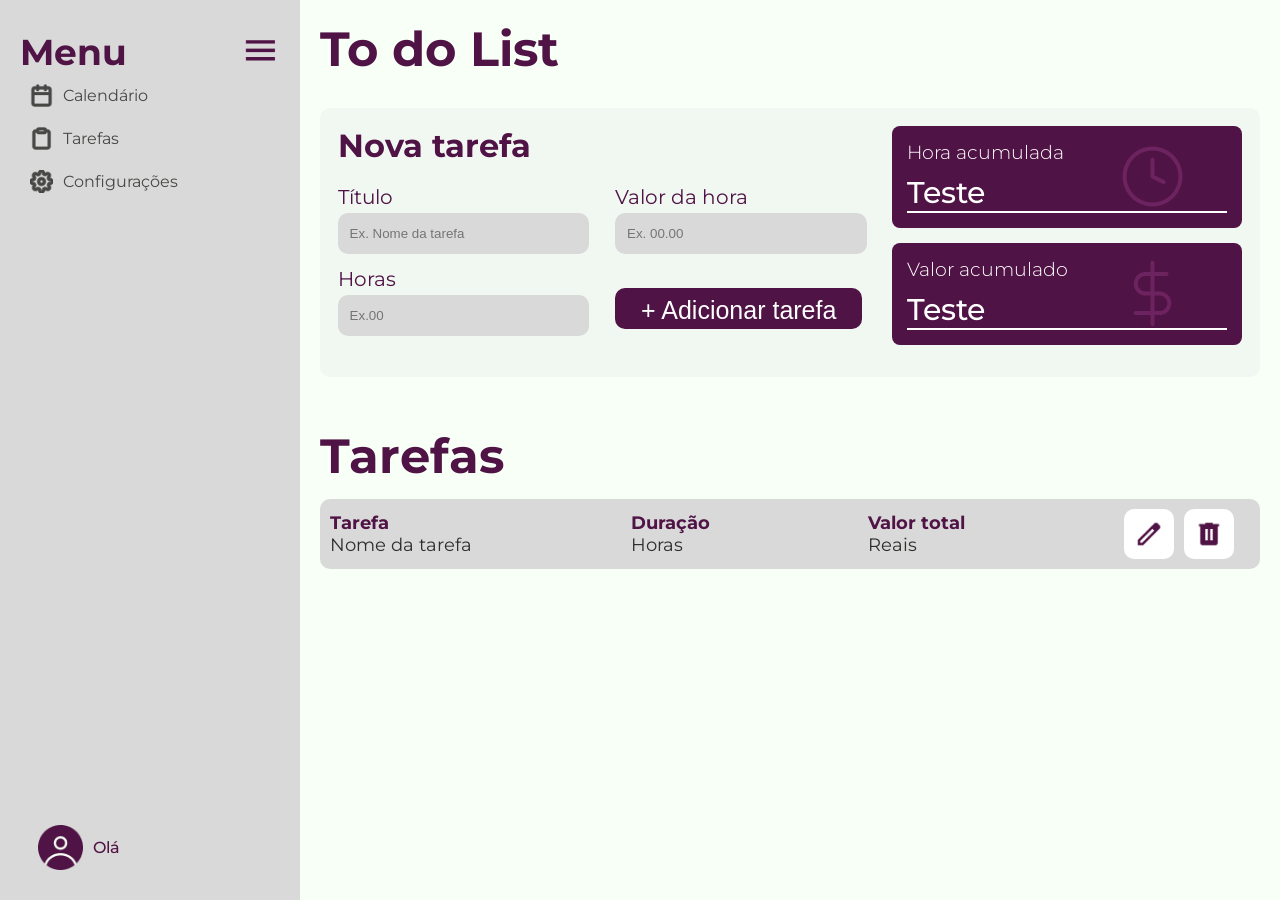
==== pages/index.html @ 04b3bb9f "design tarefa" ====
<!DOCTYPE html>
<html lang="pt-br">
<head>
    <meta charset="UTF-8">
    <meta name="viewport" content="width=device-width, initial-scale=1.0">
    <link rel="stylesheet" href="../styles/index.css">
    <link rel="shortcut icon" href="https://cdn-icons-png.flaticon.com/512/1940/1940308.png" type="image/x-icon">
    <title>To Do List</title>
</head>

<body>
    <div class="principal_menu">
        <section class="barra_menu">
            <header class="cabecalho">
                <h2>Menu</h2>
                <button type="button" onclick="abrir_menu">
                    <img src="../img/menu.png" alt="">
                </button>
            </header>
            <nav class="navegacao">
                <ul>
                    <li><a href="https://calendar.google.com/calendar/u/0/r" target="_blank"><img src="../img/Calendar.png" alt="">Calendário</a></li>
                    <li class=""><a href="../pages/index.html"><img src="../img/Clipboard.png" alt="">Tarefas</a></li>
                    <li><a href="https://calendar.google.com/calendar/u/0/r/settings" target="_blank"><img src="../img/Icon.png" alt="">Configurações</a></li>
                </ul>
            </nav>
            <div class="perfil">
                <img src="../img/Generic avatar.png">
                <span>Olá</span>
            </div>

        </section>
            <main class="principal">
            <h1>To do List</h1>

            <!-- Começo da página - Adicionar Tarefa -->
            <section class="nova_tarefa">
                <div class="tarefas_gerais">
                    <h2>Nova tarefa</h2>

                    <form id="tarefa_form" class="formulario_tarefa">
                        <div class="grupo_linha">
                            <div class="titulo_tarefa">
                                <label for="titulo">Título</label>
                                <input type="text" id="titulo" placeholder="Ex. Nome da tarefa">
                            </div>
                            <div class="titulo_tarefa">
                                <label for="valor">Valor da hora</label>
                                <input type="number" id="valor" placeholder="Ex. 00.00">
                            </div>
                        </div>

                        <div class="grupo_linha">
                            <div class="titulo_tarefa">
                                <label for="horas">Horas</label>
                                <input type="number" id="horas" placeholder="Ex.00">
                            </div>
                            <button type="button" class="adicionar_tarefa" onclick="adicionar">+ Adicionar tarefa</button>
                        </div>
                    </form>
                </div>

                <!-- Cartões -->
                <div class="cartoes">
                    <div class="cartao hora">
                        <h3>Hora acumulada</h3>
                        <div class="resumo">Teste</div>
                        <hr>
                        
                    </div>
                    <div class="cartao valor">
                        <h3>Valor acumulado</h3>
                        <div class="resumo">Teste</div>
                        <hr>
                        
                    </div>
                </div>
            </section>

            <!-- Tarefas adicionadas -->
            <section class="lista_tarefa" id="lista_tarefa">
                <h2>Tarefas</h2>

                <article>
                    <div class="coluna_tarefa">
                        <h4>Tarefa</h4>
                        <p>Nome da tarefa</p>
                    </div>

                    <div class="coluna_tarefa">
                        <h4>Duração</h4>
                        <p>Horas</p>
                    </div>

                    <div class="coluna_tarefa">
                        <h4>Valor total</h4>
                        <p>Reais</p>
                    </div>

                    <div class="acoes">
                        <button type="button" class="editar_tarefa" onclick="editar" title="Editar">
                            <img src="../img/edit.png" alt="Editar">
                        </button>
                        <button type="button" class="excluir_tarefa" onclick="exluir" title="Excluir">
                            <img src="../img/delete.png" alt="Excluir">
                        </button>
                    </div>                    
                </article>
            </section>
        </main>
    </div>    
</body>
</html>
---- styles/index.css ----
@import url('https://fonts.googleapis.com/css2?family=Montserrat:ital,wght@0,100..900;1,100..900&display=swap');

*{
    padding: 0;
    margin: 0;
}
body{
    font-family: "Montserrat", sans-serif;
    background-color: #F8FFF6;
    box-sizing: border-box;
}

.principal_menu{
    display: flex;
    min-height: 100vh;
}

.barra_menu{
    width: 260px;
    background-color: #D9D9D9;
    padding: 30px 20px;
    display: flex;
    flex-direction: column;
}

.cabecalho{
    display: flex;
    justify-content: space-between;
    align-items: center;
}

.cabecalho h2{
    color: #501345;
    font-size: 36px;
    font-weight: 700;
}

.cabecalho button{
    background-color: transparent;
    border: none;
}

.cabecalho button img{
    width: 39px;
    height: 41px;
    cursor: pointer;
}

.cabecalho button img:hover{
    opacity: 0.7;
}

.navegacao ul{
    list-style: none;
}

.navegacao a{
    text-decoration: none;
    color: #474845;
    display: flex;
    align-items: center;
    gap: 10px;
}

.navegacao a:hover{
    color: #501345;
    font-weight: 600;
    transition: 0.3s;
    border-right: 3px solid #501345;
}

.navegacao img{
    width: 23px;
    height: auto;
    transition: all 0.2s ease-in-out;
}

.navegacao img:hover{
    opacity: 0.8;
    filter: brightness(0) saturate(100%) invert(5%) sepia(65%) saturate(3743%) hue-rotate(295deg) brightness(94%) contrast(98%);
}

.navegacao li{
    padding: 10px 10px;
    cursor: pointer;
    color: #474845
}

.navegacao li:hover {
    background: #d5d5d5;
}

.perfil{
    margin-top: auto;
    margin-left: 18px;
    display: flex;
    align-items: center;
    gap: 10px;
}

.perfil img{
    width: 45px;
    height: 45px;
}

.perfil span{
    color: #501345;
    font-weight: 500;
}

.principal{
    flex: 1;
    padding: 20px;
}

.principal h1{
    font-size: 3rem;
    color: #501345;
    margin-bottom: 30px;
}

.nova_tarefa{
    display: grid;
    grid-template-columns: 1.5fr 1fr;
    gap: 30px;
    background-color: #F1F8F2;
    padding: 1.1rem;
    border-radius: 10px;
}

.tarefas_gerais h2{
    margin-bottom: 20px;
    color: #501345;
    font-size: 32px
}

.titulo_tarefa{
    margin-bottom: 15px;
    flex: 1;
}

.titulo_tarefa label{
    display: block;
    font-size: 20px;
    color: #501345;
    margin-bottom: 4px;
}

.titulo_tarefa input{
    width: 92%;
    height: 26%;
    padding: 12px;
    border: none;
    border-radius: 10px;
    background-color: #D9D9D9;
}

.grupo_linha{
    display: grid;
    grid-template-columns: 1fr 1fr;
    gap: 30px;
}

.adicionar_tarefa{
    width: 100%;
    height: 50.31%;
    color: white;
    padding: 10px;
    border: none;
    border-radius: 10px;
    background-color: #501345;
    font-size: 25px;
    margin-top: 8.6%;
    padding-top: 8px;
    cursor: pointer;
    transition: 0.3s all ease;
}

.adicionar_tarefa:hover{
    transform: scale(1.1);
    box-shadow: 0 4px 9px rgba(0, 0, 0, 0.33);
}

.cartao{
    padding: 15px;
    border-radius: 8px;
    color: white;
    margin-bottom: 15px;
}

.cartao h3{
    font-weight: 300;
}

.hora{
    background-color: #501345;
    background-image: url(../img/Clock.png);
    background-repeat: no-repeat;
    background-position: 80%;
}

.valor{
    background-color: #501345;
    background-image: url(../img/Dollar\ sign.png);
    background-repeat: no-repeat;
    background-position: 80%;
}

.resumo{
    display: flex;
    justify-content: space-between;
    align-items: center;
    margin-top: 10px;
    font-weight: 500;
    font-size: 30px;
}

hr{
    border: 0;
    background-color: white;
    height: 2px;
}

.lista_tarefa{
    margin-top: 40px;
}

.lista_tarefa h2{
    font-size: 3rem;
    color: #501345;
    margin-top: 50px;
}

article{
    background-color: #D9D9D9;
    display: flex;
    justify-content: space-between;
    padding: 10px;
    border-radius: 10px;
    align-items: center;
    margin-top: 1.5%;
}
 
h4{
    color: #501345;
}
.coluna_tarefa{
    font-size: 18px;
}
/* .coluna_tarefa{
    display: flex;
    flex-direction: column;
    justify-content: center;
    align-items: center;
} */

.coluna_tarefa p{
    color: #2e2f2d;

}

.acoes {
    display: flex;
    gap: 10px;
    align-items: center;
    margin-right: 1rem
}

.editar_tarefa, .excluir_tarefa {
    width: 50px;
    height: 50px;
    border: none;
    background: white;
    padding: 0;
    cursor: pointer;
    border-radius: 10px;
    display: flex;
    align-items: center;
    justify-content: center;
    transition: all 0.3s ease;
}

.editar_tarefa img, .excluir_tarefa img {
    width: 30px;
    height: auto;
    display: block;
    object-fit: contain;
}

.editar_tarefa:hover, .excluir_tarefa:hover {
    transform: scale(1.1);
    box-shadow: 0 3px 5px rgba(0, 0, 0, 0.33);
}
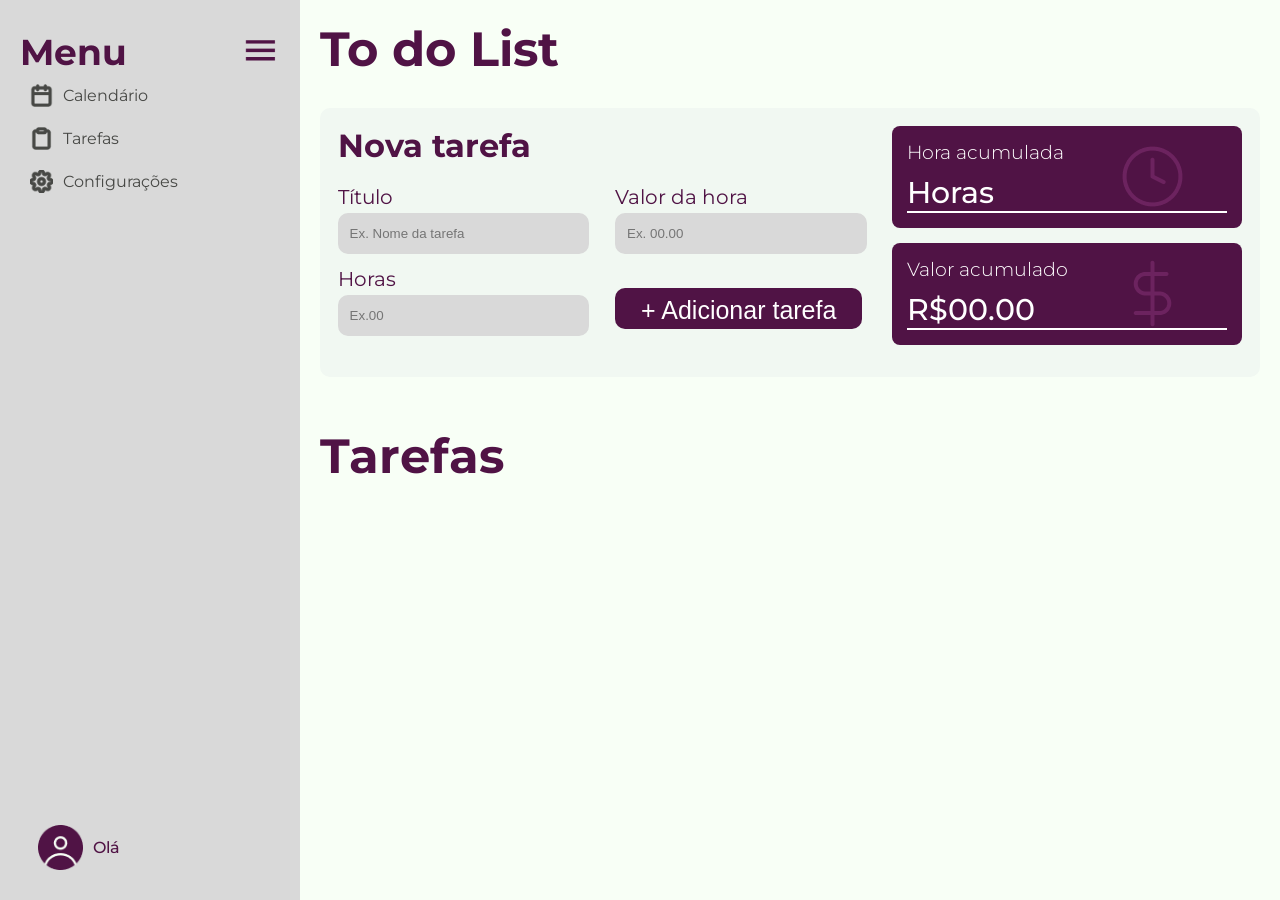
==== commit 76aed49c: "Começo do JavaScript" ====
--- a/pages/index.html
+++ b/pages/index.html
@@ -55,7 +55,7 @@
                                 <label for="horas">Horas</label>
                                 <input type="number" id="horas" placeholder="Ex.00">
                             </div>
-                            <button type="button" class="adicionar_tarefa" onclick="adicionar">+ Adicionar tarefa</button>
+                            <button type="button" class="adicionar_tarefa" onclick="adicionar()">+ Adicionar tarefa</button>
                         </div>
                     </form>
                 </div>
@@ -64,13 +64,13 @@
                 <div class="cartoes">
                     <div class="cartao hora">
                         <h3>Hora acumulada</h3>
-                        <div class="resumo">Teste</div>
+                        <div class="resumo" id="horaAcumulada">Horas</div>
                         <hr>
                         
                     </div>
                     <div class="cartao valor">
                         <h3>Valor acumulado</h3>
-                        <div class="resumo">Teste</div>
+                        <div class="resumo" id="valorAcumulado">R$00.00</div>
                         <hr>
                         
                     </div>
@@ -81,33 +81,37 @@
             <section class="lista_tarefa" id="lista_tarefa">
                 <h2>Tarefas</h2>
 
-                <article>
+                <!-- Aqui está comentado porque ele vai ser exibido quando o botão for adicionado -->
+                <!-- <article>
                     <div class="coluna_tarefa">
                         <h4>Tarefa</h4>
-                        <p>Nome da tarefa</p>
                     </div>
 
                     <div class="coluna_tarefa">
                         <h4>Duração</h4>
-                        <p>Horas</p>
                     </div>
 
                     <div class="coluna_tarefa">
                         <h4>Valor total</h4>
-                        <p>Reais</p>
                     </div>
 
                     <div class="acoes">
-                        <button type="button" class="editar_tarefa" onclick="editar" title="Editar">
+                        <button type="button" class="editar_tarefa" onclick="editar()" title="Editar">
                             <img src="../img/edit.png" alt="Editar">
                         </button>
-                        <button type="button" class="excluir_tarefa" onclick="exluir" title="Excluir">
+                        <button type="button" class="excluir_tarefa" onclick="exluir()" title="Excluir">
                             <img src="../img/delete.png" alt="Excluir">
                         </button>
                     </div>                    
-                </article>
+                </article> -->
+                <div id="taskList">
+                    <!-- Aqui vai ser exibido as tarefas adicionadas -->
+                </div>
+                
             </section>
         </main>
     </div>    
+
+    <script src="../scripts/index.js"></script>
 </body>
 </html>
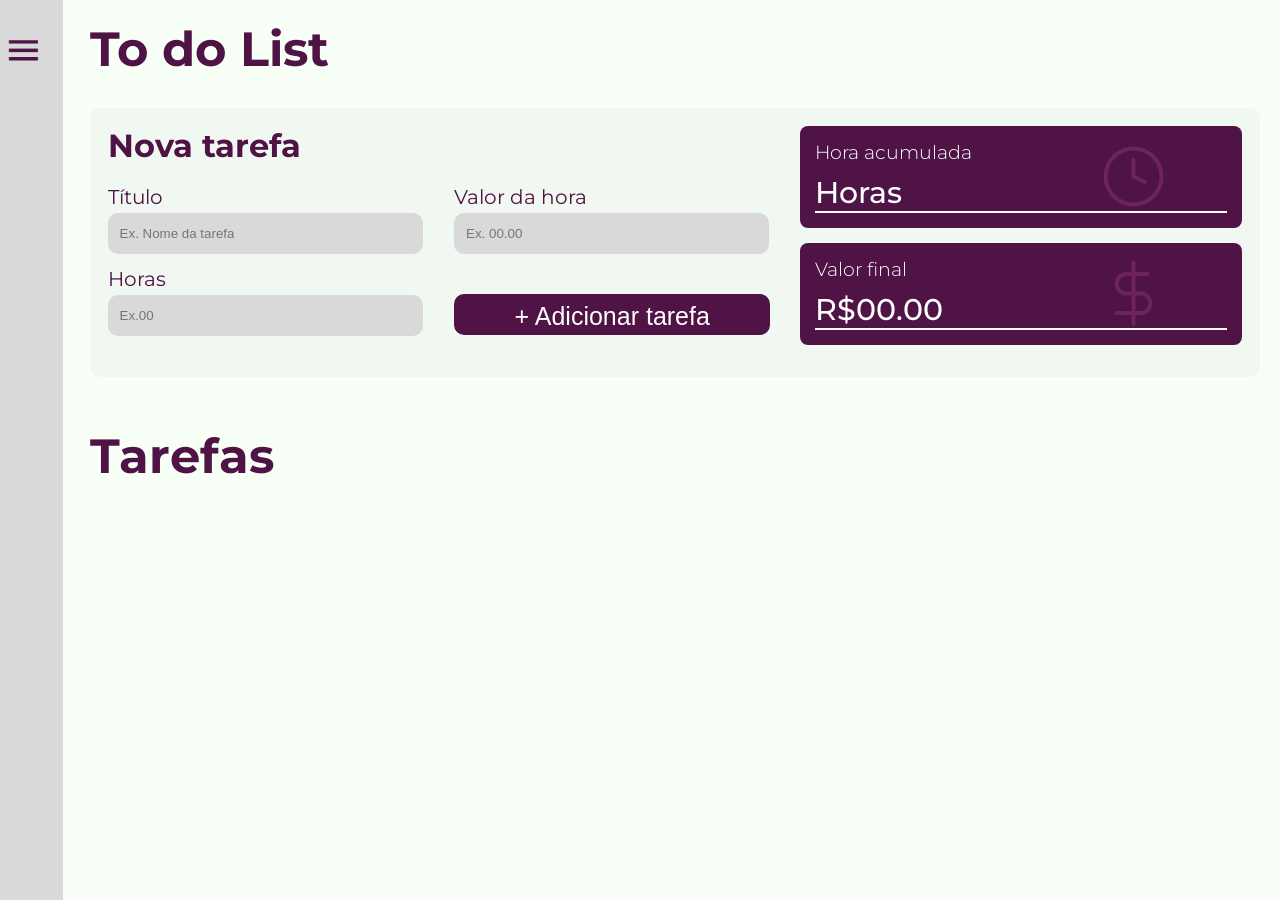
==== commit edda5b63: "Botão do menu Aqui é quando apertar o botão do menu ele fechar e abrir" ====
--- a/pages/index.html
+++ b/pages/index.html
@@ -9,12 +9,13 @@
 </head>
 
 <body>
+    <!-- Aqui é a aba do Menu -->
     <div class="principal_menu">
         <section class="barra_menu">
             <header class="cabecalho">
                 <h2>Menu</h2>
-                <button type="button" onclick="abrir_menu">
-                    <img src="../img/menu.png" alt="">
+                <button type="button" id="abrir" onclick="abrir_menu()">
+                    <img src="../img/menu.png" alt="Menu">
                 </button>
             </header>
             <nav class="navegacao">
@@ -60,7 +61,7 @@
                     </form>
                 </div>
 
-                <!-- Cartões -->
+                <!-- Cartões de hora e subtotal -->
                 <div class="cartoes">
                     <div class="cartao hora">
                         <h3>Hora acumulada</h3>
@@ -69,7 +70,7 @@
                         
                     </div>
                     <div class="cartao valor">
-                        <h3>Valor acumulado</h3>
+                        <h3>Valor final</h3>
                         <div class="resumo" id="valorAcumulado">R$00.00</div>
                         <hr>
                         
--- a/styles/index.css
+++ b/styles/index.css
@@ -23,6 +23,20 @@
     flex-direction: column;
 }
 
+.barra_menu {
+    transform: translateX(-79%);
+    transition: transform 0.4s ease;
+    position: fixed;
+    z-index: 1000;
+    height: 100vh;
+    left: 0;
+    top: 0;
+}
+
+.barra_menu.aberto {
+    transform: translateX(0);      
+}
+
 .cabecalho{
     display: flex;
     justify-content: space-between;
@@ -93,6 +107,10 @@
 .perfil{
     margin-top: auto;
     margin-left: 18px;
+    position: sticky;     
+    bottom: 20px;         
+    background: #D9D9D9;  
+    padding: 15px;        
     display: flex;
     align-items: center;
     gap: 10px;
@@ -292,4 +310,13 @@
     box-shadow: 0 3px 5px rgba(0, 0, 0, 0.33);
 }
 
-
+.principal {
+    transition: margin-left 0.4s ease;
+    margin-left: 70px;  
+}
+
+.barra_menu.aberto ~ .principal {
+    margin-left: 295px; 
+}
+
+
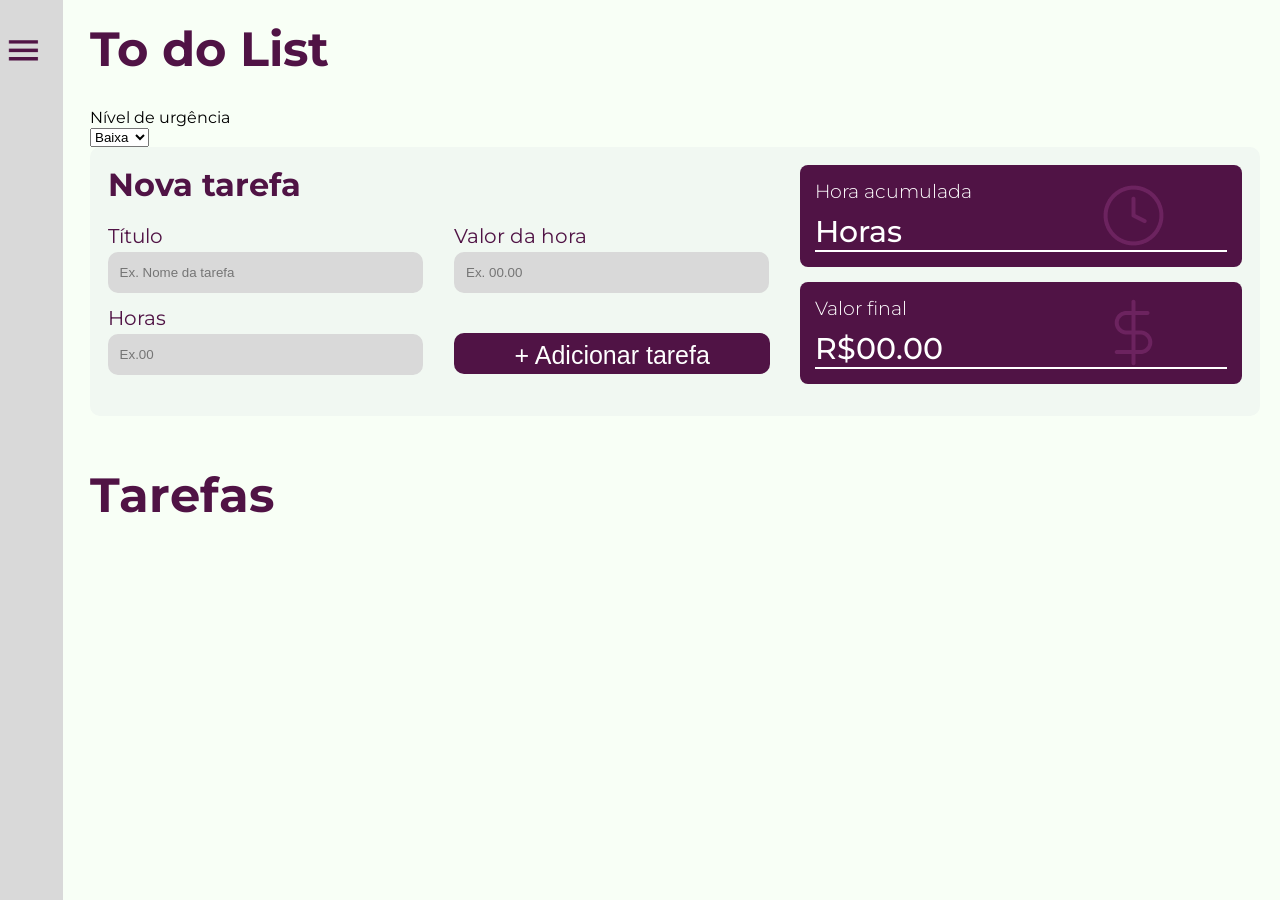
==== commit 39067da0: "Script da urgência" ====
--- a/pages/index.html
+++ b/pages/index.html
@@ -33,6 +33,17 @@
         </section>
             <main class="principal">
             <h1>To do List</h1>
+
+            <!-- Aqui é o nível de urgência -->
+            <form>
+                <label for="urgencia"></label>
+                <p>Nível de urgência</p>
+                <select name="urgencia" id="urgencia">
+                    <option value="Baixa">Baixa</option>
+                    <option value="Média">Média</option>
+                    <option value="Alta">Alta</option>
+                </select>
+            </form>
 
             <!-- Começo da página - Adicionar Tarefa -->
             <section class="nova_tarefa">
@@ -100,7 +111,7 @@
                         <button type="button" class="editar_tarefa" onclick="editar()" title="Editar">
                             <img src="../img/edit.png" alt="Editar">
                         </button>
-                        <button type="button" class="excluir_tarefa" onclick="exluir()" title="Excluir">
+                        <button type="button" class="excluir_tarefa" onclick="exluir(this)" title="Excluir">
                             <img src="../img/delete.png" alt="Excluir">
                         </button>
                     </div>                    
--- a/styles/index.css
+++ b/styles/index.css
@@ -319,4 +319,72 @@
     margin-left: 295px; 
 }
 
-
+/* Tentativa de responsividade */
+@media (max-width: 768px) {
+    .barra_menu{ 
+        width: 80vw; 
+        transform: translateX(-100%); 
+    }
+    .barra_menu.aberto{ 
+        transform: translateX(0); 
+    }
+    .principal{ 
+        margin-left: 70px; 
+        width: 100%; 
+    }
+    .barra_menu.aberto ~ .principal{ 
+        margin-left: 0; 
+        transform: translateX(80vw); 
+    }
+    .adicionar_tarefa{
+        font-size: 17px;
+    }
+    .principal h1, .lista_tarefa h2, .tarefas_gerais h2{ 
+        font-size: 1.8rem; 
+    }
+    .cabecalho h2{ 
+        font-size: 24px; 
+    }
+}
+
+@media (max-width: 480px) {
+    .principal{ 
+        margin-left: 10px;
+        margin-right: 15px; 
+        padding: 10px; 
+    }
+    .nova_tarefa{ 
+        grid-template-columns: 1fr; 
+        gap: 15px; 
+        padding: 20px; 
+    }
+    .grupo_linha{ 
+        grid-template-columns: 1fr; 
+        gap: 15px; 
+    }
+    .titulo_tarefa input{ 
+        width: 90%; 
+        height: 50px; 
+        font-size: 16px; 
+        padding: 15px; 
+    }
+    .adicionar_tarefa{ 
+        width: 100%; 
+        height: 55px; 
+        font-size: 16px; 
+        margin-top: 15px; 
+        padding: 0; 
+        border-radius: 12px; 
+    }
+    .cartoes{ 
+        flex-direction: column; 
+        gap: 20px; 
+        margin: 20px 0; 
+    }
+    .resumo{ 
+        font-size: 22px; 
+    }
+    article{ 
+        flex-direction: column;
+    }
+}
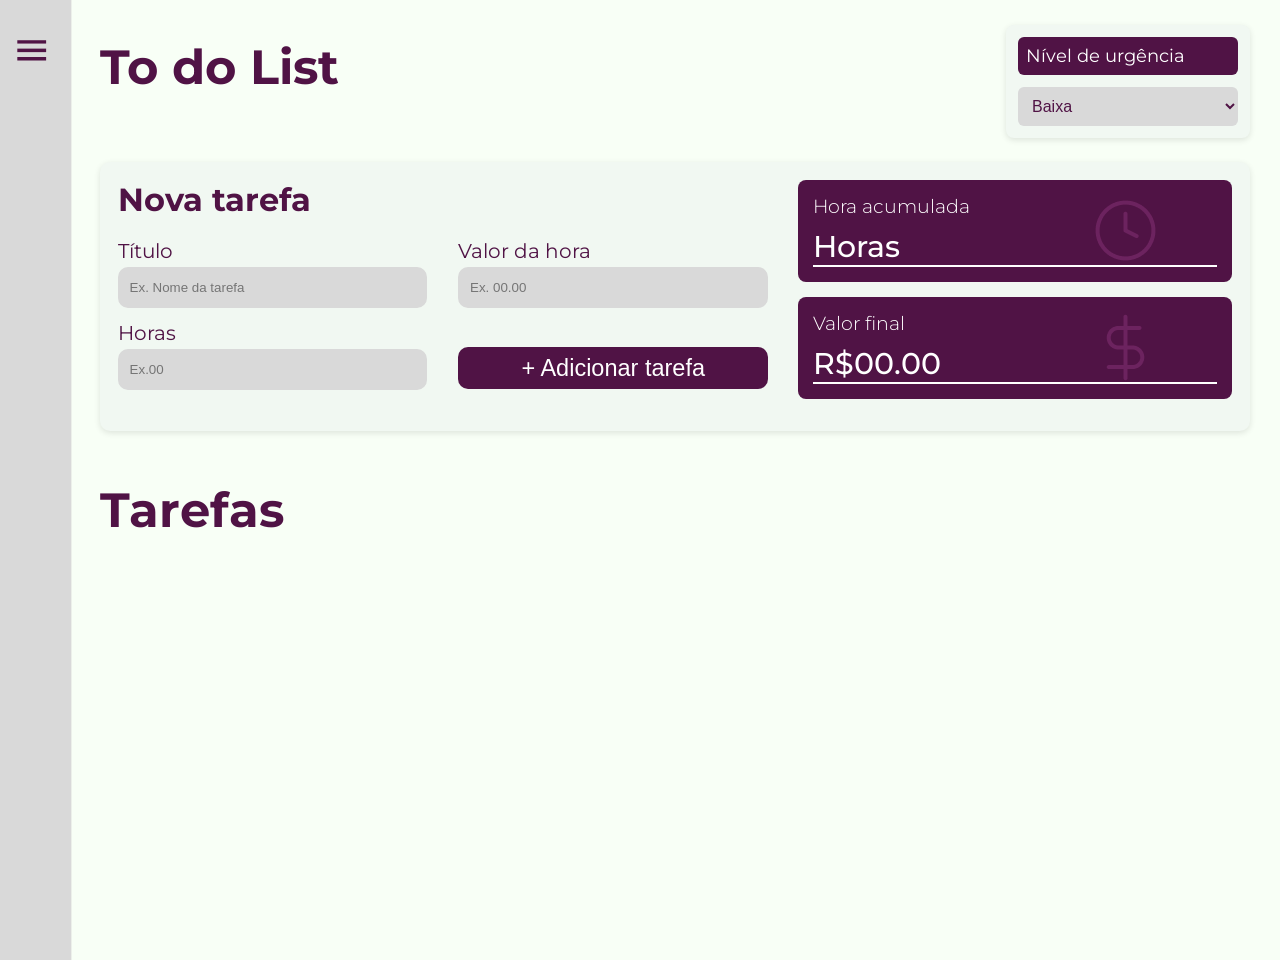
==== commit 52df06d2: "Finalização Tentando finalizar a atividade do professor. Tem muitas falhas e eu sei que não está bom" ====
--- a/pages/index.html
+++ b/pages/index.html
@@ -32,18 +32,19 @@
 
         </section>
             <main class="principal">
-            <h1>To do List</h1>
-
-            <!-- Aqui é o nível de urgência -->
-            <form>
-                <label for="urgencia"></label>
-                <p>Nível de urgência</p>
-                <select name="urgencia" id="urgencia">
-                    <option value="Baixa">Baixa</option>
-                    <option value="Média">Média</option>
-                    <option value="Alta">Alta</option>
-                </select>
-            </form>
+                <div class="topo">
+                    <h1>To do List</h1>
+                <!-- Aqui é o nível de urgência -->
+                    <form class="nivelUrgencia">
+                        <label for="urgencia"></label>
+                        <p>Nível de urgência</p>
+                        <select name="urgencia" id="urgencia">
+                            <option value="Baixa">Baixa</option>
+                            <option value="Média">Média</option>
+                            <option value="Alta">Alta</option>
+                        </select>
+                    </form>
+                </div>
 
             <!-- Começo da página - Adicionar Tarefa -->
             <section class="nova_tarefa">
--- a/styles/index.css
+++ b/styles/index.css
@@ -10,14 +10,20 @@
     box-sizing: border-box;
 }
 
+body::-webkit-scrollbar{
+    display: none;
+}
+
 .principal_menu{
     display: flex;
     min-height: 100vh;
 }
 
 .barra_menu{
-    width: 260px;
+    width: 300px;
     background-color: #D9D9D9;
+    transform: translateX(-79%);
+    transition: transform 0.4s ease;
     padding: 30px 20px;
     display: flex;
     flex-direction: column;
@@ -26,7 +32,7 @@
 .barra_menu {
     transform: translateX(-79%);
     transition: transform 0.4s ease;
-    position: fixed;
+    position: relative;
     z-index: 1000;
     height: 100vh;
     left: 0;
@@ -131,10 +137,55 @@
     padding: 20px;
 }
 
+.nivelUrgencia {
+    background-color: #F1F8F2; 
+    padding: 12px;
+    width: 220px;
+    border-radius: 8px;
+    box-shadow: 0 2px 6px rgba(0, 0, 0, 0.11);
+}
+
+.nivelUrgencia p {
+    background-color: #501345; 
+    color: #fff;
+    padding: 8px;
+    border-radius: 6px;
+    font-size: 18px;
+    margin-bottom: 12px;
+}
+
+.nivelUrgencia select {
+    width: 100%;
+    padding: 10px;
+    border-radius: 6px;
+    border: none;
+    background-color: #D9D9D9;
+    color: #501345;
+    font-size: 16px;
+    cursor: pointer;   
+}
+
+.nivelUrgencia select:hover {
+    background-color: #474845;
+    color: #d5d5d5;
+}
+
+.nivelUrgencia select option {
+    background-color: #D9D9D9;
+    color: #501345;
+}
+
 .principal h1{
     font-size: 3rem;
     color: #501345;
     margin-bottom: 30px;
+}
+
+.topo{
+    display: flex;
+    justify-content: space-between;
+    align-items: center;
+    margin-bottom: 1.5rem;
 }
 
 .nova_tarefa{
@@ -144,6 +195,7 @@
     background-color: #F1F8F2;
     padding: 1.1rem;
     border-radius: 10px;
+    box-shadow: 0 2px 6px rgba(0, 0, 0, 0.11);
 }
 
 .tarefas_gerais h2{
@@ -187,7 +239,7 @@
     border: none;
     border-radius: 10px;
     background-color: #501345;
-    font-size: 25px;
+    font-size: 23.5px;
     margin-top: 8.6%;
     padding-top: 8px;
     cursor: pointer;
@@ -265,12 +317,6 @@
 .coluna_tarefa{
     font-size: 18px;
 }
-/* .coluna_tarefa{
-    display: flex;
-    flex-direction: column;
-    justify-content: center;
-    align-items: center;
-} */
 
 .coluna_tarefa p{
     color: #2e2f2d;
@@ -311,12 +357,14 @@
 }
 
 .principal {
+    flex: 1;
+    padding: 25px 30px;
     transition: margin-left 0.4s ease;
-    margin-left: 70px;  
+    margin-left: -270px;
 }
 
 .barra_menu.aberto ~ .principal {
-    margin-left: 295px; 
+    margin-left: 2px; 
 }
 
 /* Tentativa de responsividade */
@@ -337,7 +385,7 @@
         transform: translateX(80vw); 
     }
     .adicionar_tarefa{
-        font-size: 17px;
+        font-size: 15px;
     }
     .principal h1, .lista_tarefa h2, .tarefas_gerais h2{ 
         font-size: 1.8rem; 
@@ -371,7 +419,7 @@
     .adicionar_tarefa{ 
         width: 100%; 
         height: 55px; 
-        font-size: 16px; 
+        font-size: 10px; 
         margin-top: 15px; 
         padding: 0; 
         border-radius: 12px; 
